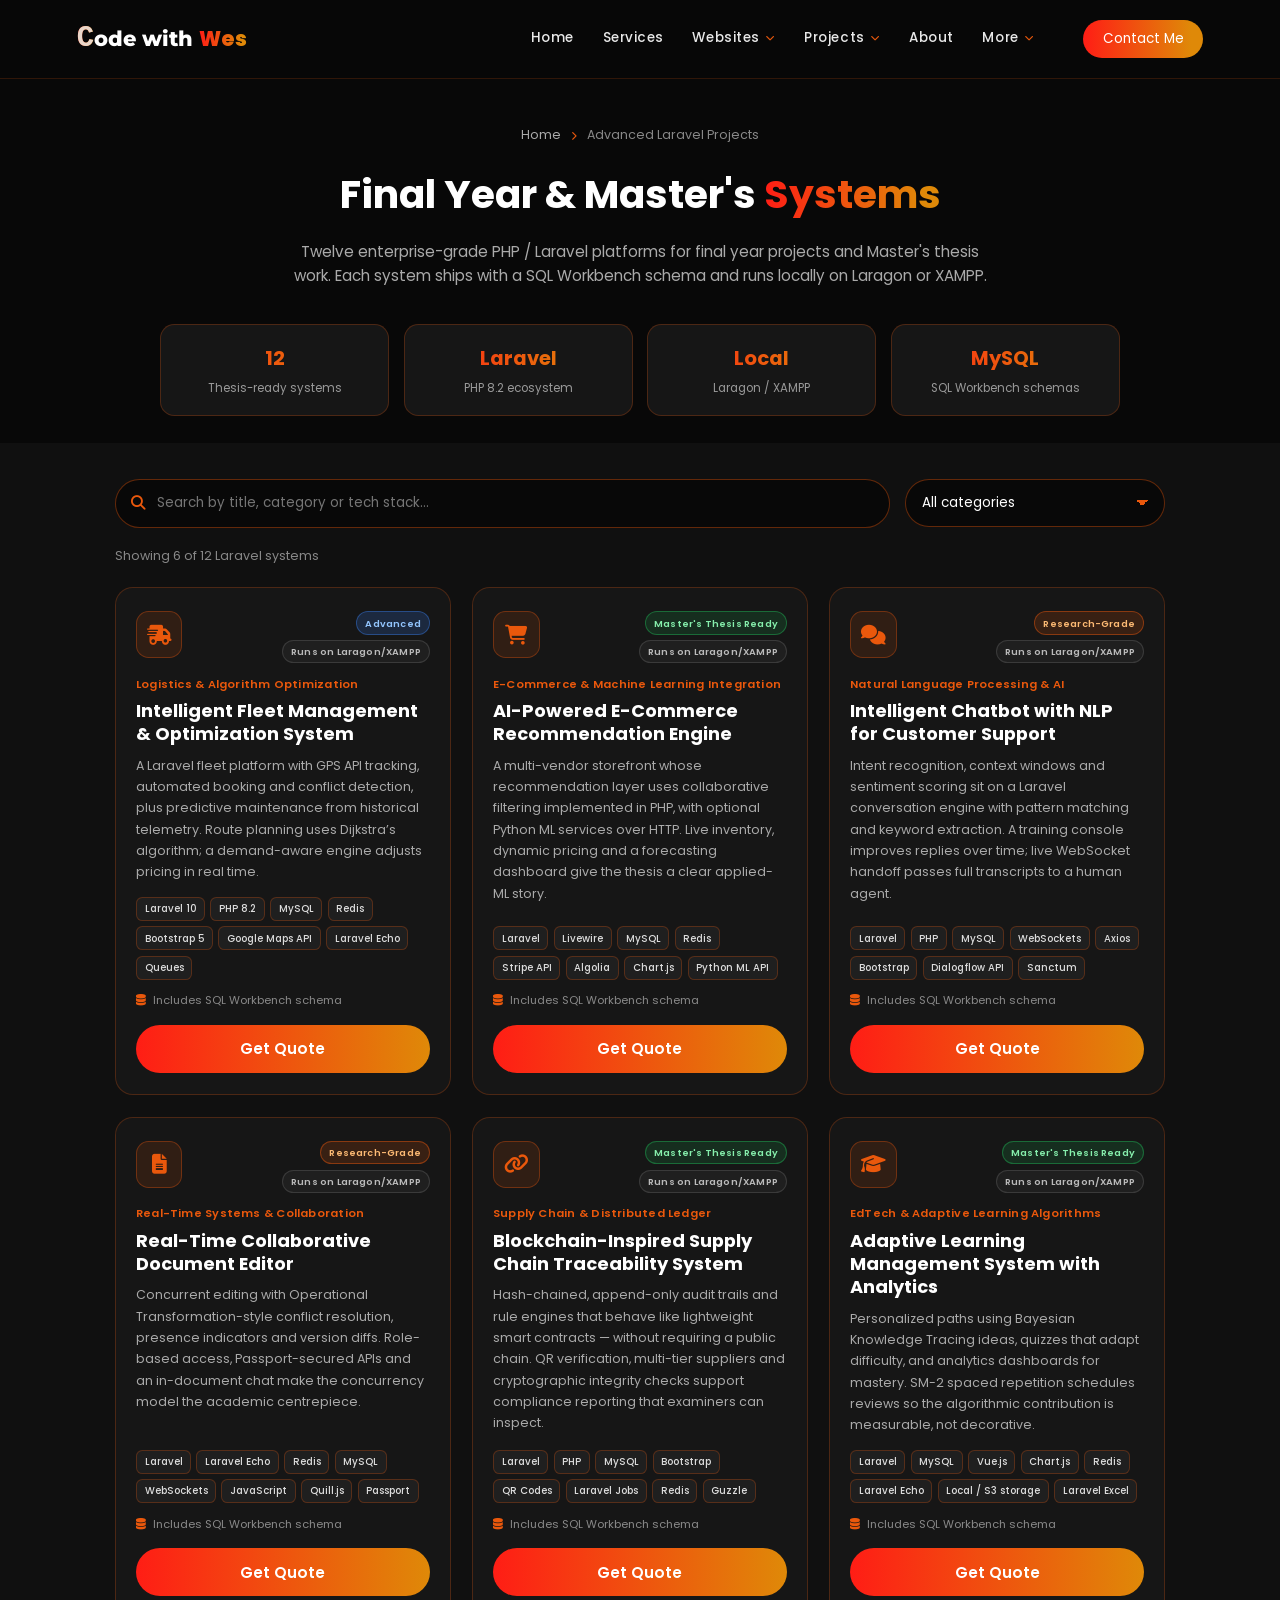
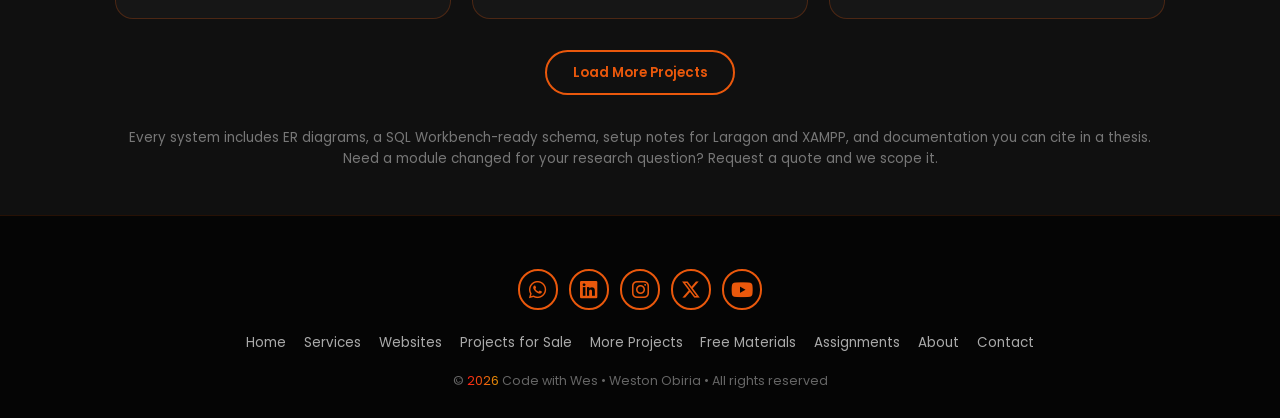
==== more-projects.html @ 85d355d8 "updatev3" ====
<!DOCTYPE html>
<html lang="en">
<head>
  <meta charset="UTF-8" />
  <meta name="viewport" content="width=device-width, initial-scale=1.0, viewport-fit=cover" />
  <meta name="google-site-verification" content="w8jqnGvGPdI0OKAnC5jYOkKTD8z9JFpCTrod0jE5XVk" />

  <!-- ========== SEO ========== -->
  <title>Final Year &amp; Master's Laravel Projects | CodeWithWes by Weston Obiria</title>
  <meta name="description" content="12 advanced Laravel / PHP systems for final year projects and Master's Computer Science theses: fleet optimization, adaptive LMS, telemedicine, fraud detection, ERP forecasting and more. Runs on Laragon or XAMPP with SQL Workbench schemas. CodeWithWes — Weston Obiria, Kenya.">
  <meta name="keywords" content="final year project Kenya, Master's thesis project, postgraduate PHP system, advanced PHP Laravel systems Kenya, fleet management Laravel, adaptive LMS Laravel, telemedicine Laravel, fraud detection PHP, ERP demand forecasting Laravel, zero-trust security Laravel, CodeWithWes, Weston Obiria, Laragon XAMPP SQL Workbench">
  <meta name="author" content="Weston Obiria">
  <meta name="robots" content="index, follow, max-image-preview:large">
  <meta name="theme-color" content="#ea580c">
  <link rel="canonical" href="https://codewithwes.co.ke/more-projects.html">

  <!-- Open Graph -->
  <meta property="og:type" content="website">
  <meta property="og:url" content="https://codewithwes.co.ke/more-projects.html">
  <meta property="og:title" content="12 Laravel Projects for Final Year &amp; Master's Thesis | CodeWithWes">
  <meta property="og:description" content="Enterprise-grade Laravel systems for final year and Master's Computer Science work. SQL Workbench schemas, runs on Laragon and XAMPP.">
  <meta property="og:image" content="https://codewithwes.co.ke/images/digital-transformation.png">
  <meta property="og:site_name" content="CodeWithWes">
  <meta property="og:locale" content="en_KE">

  <!-- Twitter -->
  <meta name="twitter:card" content="summary_large_image">
  <meta name="twitter:title" content="Final Year &amp; Master's Laravel Projects | CodeWithWes">
  <meta name="twitter:description" content="12 Laravel systems for final year and Master's thesis work — logistics, HealthTech, FinTech, cybersecurity and ERP.">
  <meta name="twitter:image" content="https://codewithwes.co.ke/images/digital-transformation.png">

  <link rel="icon" href="favicon.ico" type="image/x-icon">

  <!-- Fonts & Icons -->
  <link href="https://cdn.jsdelivr.net/npm/bootstrap-icons@1.11.3/font/bootstrap-icons.css" rel="stylesheet">
  <link href="https://unpkg.com/boxicons@2.1.4/css/boxicons.min.css" rel="stylesheet">
  <link rel="stylesheet" href="https://cdnjs.cloudflare.com/ajax/libs/font-awesome/6.7.2/css/all.min.css" crossorigin="anonymous" referrerpolicy="no-referrer" />
  <link href="https://fonts.googleapis.com/css2?family=Poppins:wght@300;400;500;600;700;800&family=Montserrat:wght@700;800&display=swap" rel="stylesheet">

  <link rel="stylesheet" href="style.css" />

  <!-- Structured Data: Collection + ItemList -->
  <script type="application/ld+json">
  {
    "@context": "https://schema.org",
    "@type": "CollectionPage",
    "name": "Final Year and Master's Laravel Projects",
    "url": "https://codewithwes.co.ke/more-projects.html",
    "description": "Twelve advanced PHP/Laravel software systems designed for final year projects and Master's-level Computer Science theses.",
    "isPartOf": {
      "@type": "WebSite",
      "name": "CodeWithWes",
      "url": "https://codewithwes.co.ke"
    },
    "author": {
      "@type": "Person",
      "name": "Weston Obiria",
      "url": "https://codewithwes.co.ke",
      "sameAs": [
        "https://www.youtube.com/@codewithWes",
        "https://www.linkedin.com/in/weston-obiria-6b284a218",
        "https://x.com/ObiriaWeston"
      ]
    },
    "mainEntity": {
      "@type": "ItemList",
      "itemListElement": [
        { "@type": "ListItem", "position": 1, "name": "Intelligent Fleet Management & Optimization System" },
        { "@type": "ListItem", "position": 2, "name": "AI-Powered E-Commerce Recommendation Engine" },
        { "@type": "ListItem", "position": 3, "name": "Intelligent Chatbot with NLP for Customer Support" },
        { "@type": "ListItem", "position": 4, "name": "Real-Time Collaborative Document Editor" },
        { "@type": "ListItem", "position": 5, "name": "Blockchain-Inspired Supply Chain Traceability System" },
        { "@type": "ListItem", "position": 6, "name": "Adaptive Learning Management System with Analytics" },
        { "@type": "ListItem", "position": 7, "name": "Telemedicine Platform with Intelligent Triage" },
        { "@type": "ListItem", "position": 8, "name": "Algorithmic Trading Backtesting & Analytics Platform" },
        { "@type": "ListItem", "position": 9, "name": "Microservices Monitoring & Log Aggregation Dashboard" },
        { "@type": "ListItem", "position": 10, "name": "Real-Time Fraud Detection & Prevention System" },
        { "@type": "ListItem", "position": 11, "name": "Enterprise Resource Planning with Demand Forecasting" },
        { "@type": "ListItem", "position": 12, "name": "Zero-Trust Security Assessment & Audit Platform" }
      ]
    }
  }
  </script>
  <script type="application/ld+json">
  {
    "@context": "https://schema.org",
    "@type": "BreadcrumbList",
    "itemListElement": [
      { "@type": "ListItem", "position": 1, "name": "Home", "item": "https://codewithwes.co.ke/" },
      { "@type": "ListItem", "position": 2, "name": "Advanced Laravel Projects", "item": "https://codewithwes.co.ke/more-projects.html" }
    ]
  }
  </script>
</head>
<body>
  <!-- ========== HEADER (same structure as homepage) ========== -->
  <header class="header">
    <a href="index.html#home" class="logo">
      <span class="big-c">C</span>ode with <span>Wes</span>
    </a>

    <i class="bx bx-menu" id="menu-icon" aria-label="Toggle menu"></i>
    <nav class="navbar">
      <a href="index.html#home">Home</a>
      <a href="index.html#services">Services</a>
      <div class="nav-drop">
        <button type="button" class="nav-drop-btn" aria-expanded="false" aria-haspopup="true">
          Websites <i class="fa-solid fa-chevron-down"></i>
        </button>
        <div class="nav-drop-menu">
          <a href="index.html#websites">Client Work</a>
          <a href="https://wa.me/254708808854?text=Hello%20Weston%2C%20I%20want%20to%20request%20a%20custom%20website%20service" target="_blank" rel="noopener">Request Website Service</a>
        </div>
      </div>
      <div class="nav-drop">
        <button type="button" class="nav-drop-btn" aria-expanded="false" aria-haspopup="true">
          Projects <i class="fa-solid fa-chevron-down"></i>
        </button>
        <div class="nav-drop-menu">
          <a href="index.html#for-sale">Projects for Sale</a>
          <a href="more-projects.html" class="active">All Projects</a>
        </div>
      </div>
      <a href="index.html#about-wes">About</a>
      <div class="nav-drop">
        <button type="button" class="nav-drop-btn" aria-expanded="false" aria-haspopup="true">
          More <i class="fa-solid fa-chevron-down"></i>
        </button>
        <div class="nav-drop-menu">
          <a href="index.html#about">Skills</a>
          <a href="index.html#free-materials">Free Materials</a>
          <a href="index.html#assignments">Assignments</a>
        </div>
      </div>
      <a href="index.html#contact" class="nav-mobile-only">Contact</a>
    </nav>

    <a href="index.html#contact">
      <button class="gradient-button">Contact Me</button>
    </a>
  </header>

  <!-- ========== PAGE HERO ========== -->
  <section class="adv-hero" id="catalog">
    <p class="adv-breadcrumb">
      <a href="index.html">Home</a>
      <i class="fa-solid fa-chevron-right" aria-hidden="true"></i>
      Advanced Laravel Projects
    </p>
    <h1 class="heading">Final Year &amp; Master's <span> Systems</span></h1>
    <p class="section-subtitle">
      Twelve enterprise-grade PHP / Laravel platforms for final year projects and Master's thesis work.
      Each system ships with a SQL Workbench schema and runs locally on Laragon or XAMPP.
    </p>

    <div class="adv-stats" aria-label="Catalog highlights">
      <div class="adv-stat">
        <strong>12</strong>
        <em>Thesis-ready systems</em>
      </div>
      <div class="adv-stat">
        <strong>Laravel</strong>
        <em>PHP 8.2 ecosystem</em>
      </div>
      <div class="adv-stat">
        <strong>Local</strong>
        <em>Laragon / XAMPP</em>
      </div>
      <div class="adv-stat">
        <strong>MySQL</strong>
        <em>SQL Workbench schemas</em>
      </div>
    </div>
  </section>

  <!-- ========== CATALOG ========== -->
  <section class="adv-catalog" id="projects">
    <div class="adv-toolbar">
      <div class="adv-search-wrap">
        <i class="fa-solid fa-magnifying-glass" aria-hidden="true"></i>
        <label class="sr-only" for="project-search">Search projects</label>
        <input
          type="search"
          id="project-search"
          placeholder="Search by title, category or tech stack…"
          autocomplete="off"
        />
      </div>

      <div class="adv-filter-wrap">
        <label class="sr-only" for="category-filter">Filter by category</label>
        <select id="category-filter">
          <option value="all">All categories</option>
          <option value="Logistics">Logistics</option>
          <option value="E-Commerce">E-Commerce</option>
          <option value="AI/ML">AI/ML</option>
          <option value="FinTech">FinTech</option>
          <option value="Cybersecurity">Cybersecurity</option>
          <option value="EdTech">EdTech</option>
          <option value="HealthTech">HealthTech</option>
          <option value="Enterprise">Enterprise</option>
          <option value="DevOps">DevOps</option>
        </select>
      </div>
    </div>

    <p class="adv-results" id="results-count" aria-live="polite"></p>

    <div class="adv-grid" id="projects-grid">

      <!-- 1. Fleet -->
      <article class="adv-card"
        data-title="intelligent fleet management optimization system"
        data-category="Logistics"
        data-tech="laravel 10 php 8.2 mysql redis bootstrap 5 google maps api laravel echo queues">
        <div class="adv-card-top">
          <div class="adv-icon"><i class="fa-solid fa-truck-fast"></i></div>
          <div class="adv-pills">
            <span class="diff-badge diff-advanced">Advanced</span>
            <span class="env-badge">Runs on Laragon/XAMPP</span>
          </div>
        </div>
        <p class="adv-category">Logistics &amp; Algorithm Optimization</p>
        <h2>Intelligent Fleet Management &amp; Optimization System</h2>
        <p class="adv-desc">
          A Laravel fleet platform with GPS API tracking, automated booking and conflict detection, plus predictive maintenance from historical telemetry.
          Route planning uses Dijkstra’s algorithm; a demand-aware engine adjusts pricing in real time.
        </p>
        <div class="tech-row">
          <span class="tech-badge">Laravel 10</span>
          <span class="tech-badge">PHP 8.2</span>
          <span class="tech-badge">MySQL</span>
          <span class="tech-badge">Redis</span>
          <span class="tech-badge">Bootstrap 5</span>
          <span class="tech-badge">Google Maps API</span>
          <span class="tech-badge">Laravel Echo</span>
          <span class="tech-badge">Queues</span>
        </div>
        <p class="adv-schema-note"><i class="fa-solid fa-database"></i> Includes SQL Workbench schema</p>
        <button type="button" class="btn btn-buy quote-btn"
          data-project="Intelligent Fleet Management & Optimization System">Get Quote</button>
      </article>

      <!-- 2. E-commerce ML -->
      <article class="adv-card"
        data-title="ai-powered e-commerce recommendation engine"
        data-category="E-Commerce"
        data-tech="laravel livewire mysql redis stripe algolia chart.js python ml">
        <div class="adv-card-top">
          <div class="adv-icon"><i class="fa-solid fa-cart-shopping"></i></div>
          <div class="adv-pills">
            <span class="diff-badge diff-thesis">Master's Thesis Ready</span>
            <span class="env-badge">Runs on Laragon/XAMPP</span>
          </div>
        </div>
        <p class="adv-category">E-Commerce &amp; Machine Learning Integration</p>
        <h2>AI-Powered E-Commerce Recommendation Engine</h2>
        <p class="adv-desc">
          A multi-vendor storefront whose recommendation layer uses collaborative filtering implemented in PHP, with optional Python ML services over HTTP.
          Live inventory, dynamic pricing and a forecasting dashboard give the thesis a clear applied-ML story.
        </p>
        <div class="tech-row">
          <span class="tech-badge">Laravel</span>
          <span class="tech-badge">Livewire</span>
          <span class="tech-badge">MySQL</span>
          <span class="tech-badge">Redis</span>
          <span class="tech-badge">Stripe API</span>
          <span class="tech-badge">Algolia</span>
          <span class="tech-badge">Chart.js</span>
          <span class="tech-badge">Python ML API</span>
        </div>
        <p class="adv-schema-note"><i class="fa-solid fa-database"></i> Includes SQL Workbench schema</p>
        <button type="button" class="btn btn-buy quote-btn"
          data-project="AI-Powered E-Commerce Recommendation Engine">Get Quote</button>
      </article>

      <!-- 3. Chatbot NLP -->
      <article class="adv-card"
        data-title="intelligent chatbot nlp customer support"
        data-category="AI/ML"
        data-tech="laravel php mysql websockets jquery axios bootstrap dialogflow sanctum">
        <div class="adv-card-top">
          <div class="adv-icon"><i class="fa-solid fa-comments"></i></div>
          <div class="adv-pills">
            <span class="diff-badge diff-research">Research-Grade</span>
            <span class="env-badge">Runs on Laragon/XAMPP</span>
          </div>
        </div>
        <p class="adv-category">Natural Language Processing &amp; AI</p>
        <h2>Intelligent Chatbot with NLP for Customer Support</h2>
        <p class="adv-desc">
          Intent recognition, context windows and sentiment scoring sit on a Laravel conversation engine with pattern matching and keyword extraction.
          A training console improves replies over time; live WebSocket handoff passes full transcripts to a human agent.
        </p>
        <div class="tech-row">
          <span class="tech-badge">Laravel</span>
          <span class="tech-badge">PHP</span>
          <span class="tech-badge">MySQL</span>
          <span class="tech-badge">WebSockets</span>
          <span class="tech-badge">Axios</span>
          <span class="tech-badge">Bootstrap</span>
          <span class="tech-badge">Dialogflow API</span>
          <span class="tech-badge">Sanctum</span>
        </div>
        <p class="adv-schema-note"><i class="fa-solid fa-database"></i> Includes SQL Workbench schema</p>
        <button type="button" class="btn btn-buy quote-btn"
          data-project="Intelligent Chatbot with NLP for Customer Support">Get Quote</button>
      </article>

      <!-- 4. Collaborative editor -->
      <article class="adv-card"
        data-title="real-time collaborative document editor"
        data-category="Enterprise"
        data-tech="laravel echo redis mysql websockets javascript quill.js passport">
        <div class="adv-card-top">
          <div class="adv-icon"><i class="fa-solid fa-file-lines"></i></div>
          <div class="adv-pills">
            <span class="diff-badge diff-research">Research-Grade</span>
            <span class="env-badge">Runs on Laragon/XAMPP</span>
          </div>
        </div>
        <p class="adv-category">Real-Time Systems &amp; Collaboration</p>
        <h2>Real-Time Collaborative Document Editor</h2>
        <p class="adv-desc">
          Concurrent editing with Operational Transformation-style conflict resolution, presence indicators and version diffs.
          Role-based access, Passport-secured APIs and an in-document chat make the concurrency model the academic centrepiece.
        </p>
        <div class="tech-row">
          <span class="tech-badge">Laravel</span>
          <span class="tech-badge">Laravel Echo</span>
          <span class="tech-badge">Redis</span>
          <span class="tech-badge">MySQL</span>
          <span class="tech-badge">WebSockets</span>
          <span class="tech-badge">JavaScript</span>
          <span class="tech-badge">Quill.js</span>
          <span class="tech-badge">Passport</span>
        </div>
        <p class="adv-schema-note"><i class="fa-solid fa-database"></i> Includes SQL Workbench schema</p>
        <button type="button" class="btn btn-buy quote-btn"
          data-project="Real-Time Collaborative Document Editor">Get Quote</button>
      </article>

      <!-- 5. Supply chain -->
      <article class="adv-card"
        data-title="blockchain-inspired supply chain traceability system"
        data-category="Enterprise"
        data-tech="laravel php mysql bootstrap qr code laravel jobs redis guzzle">
        <div class="adv-card-top">
          <div class="adv-icon"><i class="fa-solid fa-link"></i></div>
          <div class="adv-pills">
            <span class="diff-badge diff-thesis">Master's Thesis Ready</span>
            <span class="env-badge">Runs on Laragon/XAMPP</span>
          </div>
        </div>
        <p class="adv-category">Supply Chain &amp; Distributed Ledger</p>
        <h2>Blockchain-Inspired Supply Chain Traceability System</h2>
        <p class="adv-desc">
          Hash-chained, append-only audit trails and rule engines that behave like lightweight smart contracts — without requiring a public chain.
          QR verification, multi-tier suppliers and cryptographic integrity checks support compliance reporting that examiners can inspect.
        </p>
        <div class="tech-row">
          <span class="tech-badge">Laravel</span>
          <span class="tech-badge">PHP</span>
          <span class="tech-badge">MySQL</span>
          <span class="tech-badge">Bootstrap</span>
          <span class="tech-badge">QR Codes</span>
          <span class="tech-badge">Laravel Jobs</span>
          <span class="tech-badge">Redis</span>
          <span class="tech-badge">Guzzle</span>
        </div>
        <p class="adv-schema-note"><i class="fa-solid fa-database"></i> Includes SQL Workbench schema</p>
        <button type="button" class="btn btn-buy quote-btn"
          data-project="Blockchain-Inspired Supply Chain Traceability System">Get Quote</button>
      </article>

      <!-- 6. Adaptive LMS -->
      <article class="adv-card"
        data-title="adaptive learning management system lms analytics"
        data-category="EdTech"
        data-tech="laravel mysql vue.js chart.js redis echo aws s3 excel">
        <div class="adv-card-top">
          <div class="adv-icon"><i class="fa-solid fa-graduation-cap"></i></div>
          <div class="adv-pills">
            <span class="diff-badge diff-thesis">Master's Thesis Ready</span>
            <span class="env-badge">Runs on Laragon/XAMPP</span>
          </div>
        </div>
        <p class="adv-category">EdTech &amp; Adaptive Learning Algorithms</p>
        <h2>Adaptive Learning Management System with Analytics</h2>
        <p class="adv-desc">
          Personalized paths using Bayesian Knowledge Tracing ideas, quizzes that adapt difficulty, and analytics dashboards for mastery.
          SM-2 spaced repetition schedules reviews so the algorithmic contribution is measurable, not decorative.
        </p>
        <div class="tech-row">
          <span class="tech-badge">Laravel</span>
          <span class="tech-badge">MySQL</span>
          <span class="tech-badge">Vue.js</span>
          <span class="tech-badge">Chart.js</span>
          <span class="tech-badge">Redis</span>
          <span class="tech-badge">Laravel Echo</span>
          <span class="tech-badge">Local / S3 storage</span>
          <span class="tech-badge">Laravel Excel</span>
        </div>
        <p class="adv-schema-note"><i class="fa-solid fa-database"></i> Includes SQL Workbench schema</p>
        <button type="button" class="btn btn-buy quote-btn"
          data-project="Adaptive Learning Management System with Analytics">Get Quote</button>
      </article>

      <!-- 7. Telemedicine -->
      <article class="adv-card"
        data-title="telemedicine platform intelligent triage"
        data-category="HealthTech"
        data-tech="laravel mysql vue.js twilio webrtc redis notifications bootstrap">
        <div class="adv-card-top">
          <div class="adv-icon"><i class="fa-solid fa-stethoscope"></i></div>
          <div class="adv-pills">
            <span class="diff-badge diff-enterprise">Enterprise</span>
            <span class="env-badge">Runs on Laragon/XAMPP</span>
          </div>
        </div>
        <p class="adv-category">HealthTech &amp; Clinical Decision Support</p>
        <h2>Telemedicine Platform with Intelligent Triage</h2>
        <p class="adv-desc">
          Symptom assessment feeds an intelligent match between patient need, specialty and doctor availability, then books and reminds automatically.
          WebRTC consultations and FHIR-inspired EHR structures keep the clinical data model defensible in a HealthTech thesis.
        </p>
        <div class="tech-row">
          <span class="tech-badge">Laravel</span>
          <span class="tech-badge">MySQL</span>
          <span class="tech-badge">Vue.js</span>
          <span class="tech-badge">Twilio API</span>
          <span class="tech-badge">WebRTC</span>
          <span class="tech-badge">Redis</span>
          <span class="tech-badge">Notifications</span>
          <span class="tech-badge">Bootstrap</span>
        </div>
        <p class="adv-schema-note"><i class="fa-solid fa-database"></i> Includes SQL Workbench schema</p>
        <button type="button" class="btn btn-buy quote-btn"
          data-project="Telemedicine Platform with Intelligent Triage">Get Quote</button>
      </article>

      <!-- 8. Trading -->
      <article class="adv-card"
        data-title="algorithmic trading backtesting analytics platform"
        data-category="FinTech"
        data-tech="laravel php mysql redis chart.js binance guzzle queues numphp">
        <div class="adv-card-top">
          <div class="adv-icon"><i class="fa-solid fa-chart-line"></i></div>
          <div class="adv-pills">
            <span class="diff-badge diff-thesis">Master's Thesis Ready</span>
            <span class="env-badge">Runs on Laragon/XAMPP</span>
          </div>
        </div>
        <p class="adv-category">FinTech &amp; Quantitative Analysis</p>
        <h2>Algorithmic Trading Backtesting &amp; Analytics Platform</h2>
        <p class="adv-desc">
          Historical replay, strategy backtests and Modern Portfolio Theory allocation sit beside MACD, RSI and Bollinger implementations.
          Monte Carlo risk runs on queued jobs; optional Binance market data via Guzzle keeps the numbers honest.
        </p>
        <div class="tech-row">
          <span class="tech-badge">Laravel</span>
          <span class="tech-badge">PHP</span>
          <span class="tech-badge">MySQL</span>
          <span class="tech-badge">Redis</span>
          <span class="tech-badge">Chart.js</span>
          <span class="tech-badge">Binance API</span>
          <span class="tech-badge">Queues</span>
          <span class="tech-badge">NumPHP</span>
        </div>
        <p class="adv-schema-note"><i class="fa-solid fa-database"></i> Includes SQL Workbench schema</p>
        <button type="button" class="btn btn-buy quote-btn"
          data-project="Algorithmic Trading Backtesting & Analytics Platform">Get Quote</button>
      </article>

      <!-- 9. Observability -->
      <article class="adv-card"
        data-title="microservices monitoring log aggregation dashboard"
        data-category="DevOps"
        data-tech="laravel php mysql redis websockets chart.js horizon elasticsearch bootstrap">
        <div class="adv-card-top">
          <div class="adv-icon"><i class="fa-solid fa-server"></i></div>
          <div class="adv-pills">
            <span class="diff-badge diff-enterprise">Enterprise</span>
            <span class="env-badge">Runs on Laragon/XAMPP</span>
          </div>
        </div>
        <p class="adv-category">DevOps &amp; System Administration</p>
        <h2>Microservices Monitoring &amp; Log Aggregation Dashboard</h2>
        <p class="adv-desc">
          Central logs, latency metrics and health checks across Laravel services, with anomaly flags and suggested root-cause hints.
          Horizon visibility plus optional Elasticsearch search give a complete observability narrative for a DevOps thesis.
        </p>
        <div class="tech-row">
          <span class="tech-badge">Laravel</span>
          <span class="tech-badge">PHP</span>
          <span class="tech-badge">MySQL</span>
          <span class="tech-badge">Redis</span>
          <span class="tech-badge">WebSockets</span>
          <span class="tech-badge">Chart.js</span>
          <span class="tech-badge">Horizon</span>
          <span class="tech-badge">Elasticsearch</span>
        </div>
        <p class="adv-schema-note"><i class="fa-solid fa-database"></i> Includes SQL Workbench schema</p>
        <button type="button" class="btn btn-buy quote-btn"
          data-project="Microservices Monitoring & Log Aggregation Dashboard">Get Quote</button>
      </article>

      <!-- 10. Fraud -->
      <article class="adv-card"
        data-title="real-time fraud detection prevention system"
        data-category="Cybersecurity"
        data-tech="laravel php mysql redis queues chart.js bootstrap sanctum rubix ml">
        <div class="adv-card-top">
          <div class="adv-icon"><i class="fa-solid fa-shield-halved"></i></div>
          <div class="adv-pills">
            <span class="diff-badge diff-research">Research-Grade</span>
            <span class="env-badge">Runs on Laragon/XAMPP</span>
          </div>
        </div>
        <p class="adv-category">Cybersecurity &amp; Machine Learning</p>
        <h2>Real-Time Fraud Detection &amp; Prevention System</h2>
        <p class="adv-desc">
          Rule engines plus statistical anomaly scoring inspect transactions as they arrive — velocity checks, pattern features and a case-management queue for investigators.
          Rubix ML keeps the classification work inside the PHP stack so students can defend the model without a second runtime.
        </p>
        <div class="tech-row">
          <span class="tech-badge">Laravel</span>
          <span class="tech-badge">PHP</span>
          <span class="tech-badge">MySQL</span>
          <span class="tech-badge">Redis</span>
          <span class="tech-badge">Queues</span>
          <span class="tech-badge">Chart.js</span>
          <span class="tech-badge">Sanctum</span>
          <span class="tech-badge">Rubix ML</span>
        </div>
        <p class="adv-schema-note"><i class="fa-solid fa-database"></i> Includes SQL Workbench schema</p>
        <button type="button" class="btn btn-buy quote-btn"
          data-project="Real-Time Fraud Detection & Prevention System">Get Quote</button>
      </article>

      <!-- 11. ERP -->
      <article class="adv-card"
        data-title="enterprise resource planning erp demand forecasting"
        data-category="Enterprise"
        data-tech="laravel mysql vue.js redis chart.js excel jobs bootstrap passport">
        <div class="adv-card-top">
          <div class="adv-icon"><i class="fa-solid fa-building"></i></div>
          <div class="adv-pills">
            <span class="diff-badge diff-enterprise">Enterprise</span>
            <span class="env-badge">Runs on Laragon/XAMPP</span>
          </div>
        </div>
        <p class="adv-category">Enterprise Systems &amp; Predictive Analytics</p>
        <h2>Enterprise Resource Planning with Demand Forecasting</h2>
        <p class="adv-desc">
          Modular ERP with exponential-smoothing and ARIMA-style demand forecasts driving procurement and workforce schedules.
          Multi-tenant tenancy, Passport RBAC and live KPI boards make the system feel like a real mid-market deployment.
        </p>
        <div class="tech-row">
          <span class="tech-badge">Laravel</span>
          <span class="tech-badge">MySQL</span>
          <span class="tech-badge">Vue.js</span>
          <span class="tech-badge">Redis</span>
          <span class="tech-badge">Chart.js</span>
          <span class="tech-badge">Laravel Excel</span>
          <span class="tech-badge">Jobs</span>
          <span class="tech-badge">Passport</span>
        </div>
        <p class="adv-schema-note"><i class="fa-solid fa-database"></i> Includes SQL Workbench schema</p>
        <button type="button" class="btn btn-buy quote-btn"
          data-project="Enterprise Resource Planning with Demand Forecasting">Get Quote</button>
      </article>

      <!-- 12. Zero-trust -->
      <article class="adv-card"
        data-title="zero-trust security assessment audit platform"
        data-category="Cybersecurity"
        data-tech="laravel php mysql redis bootstrap sanctum auditing nmap chart.js">
        <div class="adv-card-top">
          <div class="adv-icon"><i class="fa-solid fa-user-shield"></i></div>
          <div class="adv-pills">
            <span class="diff-badge diff-research">Research-Grade</span>
            <span class="env-badge">Runs on Laragon/XAMPP</span>
          </div>
        </div>
        <p class="adv-category">Cybersecurity &amp; Compliance Management</p>
        <h2>Zero-Trust Security Assessment &amp; Audit Platform</h2>
        <p class="adv-desc">
          Continuous authentication, session risk scoring and automated posture checks mapped to SOC 2 and ISO 27001 control families.
          Tamper-evident audit logs and optional Nmap-assisted scans give examiners a concrete zero-trust implementation to review.
        </p>
        <div class="tech-row">
          <span class="tech-badge">Laravel</span>
          <span class="tech-badge">PHP</span>
          <span class="tech-badge">MySQL</span>
          <span class="tech-badge">Redis</span>
          <span class="tech-badge">Bootstrap</span>
          <span class="tech-badge">Sanctum</span>
          <span class="tech-badge">Laravel Auditing</span>
          <span class="tech-badge">Chart.js</span>
        </div>
        <p class="adv-schema-note"><i class="fa-solid fa-database"></i> Includes SQL Workbench schema</p>
        <button type="button" class="btn btn-buy quote-btn"
          data-project="Zero-Trust Security Assessment & Audit Platform">Get Quote</button>
      </article>
    </div>

    <div class="adv-empty" id="empty-state" hidden>
      <i class="fa-solid fa-folder-open"></i>
      <p>No projects match that search. Try another keyword or reset the category filter.</p>
      <button type="button" class="btn btn-outline" id="reset-filters">Reset filters</button>
    </div>

    <div class="adv-load-wrap">
      <button type="button" class="btn btn-outline" id="load-more">Load More Projects</button>
    </div>

    <p class="coming-soon">
      Every system includes ER diagrams, a SQL Workbench-ready schema, setup notes for Laragon and XAMPP, and documentation you can cite in a thesis.
      Need a module changed for your research question? Request a quote and we scope it.
    </p>
  </section>

  <!-- ========== QUOTE MODAL ========== -->
  <div class="quote-overlay" id="quote-overlay" hidden>
    <div class="quote-modal" role="dialog" aria-modal="true" aria-labelledby="quote-title">
      <button type="button" class="quote-close" id="quote-close" aria-label="Close quote form">
        <i class="fa-solid fa-xmark"></i>
      </button>

      <div class="quote-form-view" id="quote-form-view">
        <h3 id="quote-title">Request a project quote</h3>
        <p class="quote-lead">Tell Weston what you need. This form opens a confirmation here — no account required.</p>

        <form id="quote-form" novalidate>
          <label for="quote-project">Project of interest</label>
          <input type="text" id="quote-project" name="project" readonly>

          <label for="quote-name">Full name</label>
          <input type="text" id="quote-name" name="name" required placeholder="Your name" autocomplete="name">

          <label for="quote-email">Email</label>
          <input type="email" id="quote-email" name="email" required placeholder="you@university.edu" autocomplete="email">

          <label for="quote-org">Institution / company <small>(optional)</small></label>
          <input type="text" id="quote-org" name="org" placeholder="University or company">

          <div class="quote-row">
            <div>
              <label for="quote-budget">Budget range</label>
              <select id="quote-budget" name="budget" required>
                <option value="">Select range</option>
                <option value="Under KES 15,000">Under KES 15,000</option>
                <option value="KES 15,000 – 30,000">KES 15,000 – 30,000</option>
                <option value="KES 30,000 – 60,000">KES 30,000 – 60,000</option>
                <option value="KES 60,000 – 100,000">KES 60,000 – 100,000</option>
                <option value="Above KES 100,000">Above KES 100,000</option>
                <option value="Discuss">Prefer to discuss</option>
              </select>
            </div>
            <div>
              <label for="quote-timeline">Timeline</label>
              <select id="quote-timeline" name="timeline" required>
                <option value="">Select timeline</option>
                <option value="1–2 weeks">1–2 weeks</option>
                <option value="3–4 weeks">3–4 weeks</option>
                <option value="1–2 months">1–2 months</option>
                <option value="This semester">This semester</option>
                <option value="Flexible">Flexible</option>
              </select>
            </div>
          </div>

          <button type="submit" class="btn btn-buy quote-submit">Submit request</button>
        </form>
      </div>

      <div class="quote-success" id="quote-success" hidden>
        <div class="quote-check">
          <i class="fa-solid fa-check"></i>
        </div>
        <h3>Request received</h3>
        <p>Thanks. Your interest in <strong id="success-project"></strong> is logged on this page. Message Weston on WhatsApp if you want to follow up immediately.</p>
        <a class="btn" href="https://wa.me/254708808854?text=Hello%20Weston%2C%20I%20want%20a%20quote%20for%20an%20advanced%20Laravel%20project" target="_blank" rel="noopener">Continue on WhatsApp</a>
        <button type="button" class="btn btn-outline" id="quote-done">Close</button>
      </div>
    </div>
  </div>

  <!-- ========== FOOTER (same structure as homepage) ========== -->
  <footer class="footer">
    <div class="social-icons">
      <a href="https://wa.me/254708808854" target="_blank" rel="noopener" aria-label="WhatsApp"><i class="fa-brands fa-whatsapp"></i></a>
      <a href="https://www.linkedin.com/in/weston-obiria-6b284a218" target="_blank" rel="noopener" aria-label="LinkedIn"><i class="fa-brands fa-linkedin"></i></a>
      <a href="https://www.instagram.com/_nyabbz" target="_blank" rel="noopener" aria-label="Instagram"><i class="fa-brands fa-instagram"></i></a>
      <a href="https://x.com/ObiriaWeston" target="_blank" rel="noopener" aria-label="X"><i class="fa-brands fa-x-twitter"></i></a>
      <a href="https://www.youtube.com/@codewithWes" target="_blank" rel="noopener" aria-label="YouTube"><i class="fa-brands fa-youtube"></i></a>
    </div>

    <ul class="list">
      <li><a href="index.html#home">Home</a></li>
      <li><a href="index.html#services">Services</a></li>
      <li><a href="index.html#websites">Websites</a></li>
      <li><a href="index.html#for-sale">Projects for Sale</a></li>
      <li><a href="more-projects.html">More Projects</a></li>
      <li><a href="index.html#free-materials">Free Materials</a></li>
      <li><a href="index.html#assignments">Assignments</a></li>
      <li><a href="index.html#about-wes">About</a></li>
      <li><a href="index.html#contact">Contact</a></li>
    </ul>

    <p class="copyright">
      © <span id="year"></span> Code with Wes • Weston Obiria • All rights reserved
    </p>
  </footer>

  <script src="script.js"></script>
</body>
</html>
---- style.css ----
/* ========== BASE ========== */
* {
  margin: 0;
  padding: 0;
  box-sizing: border-box;
  text-decoration: none;
  scroll-behavior: smooth;
  font-family: "Poppins", sans-serif;
}

:root {
  --bg-color: #080808;
  --second-bg-color: #101010;
  --text-color: #ffffff;
  --main-color: #ea580c;
  --card-bg: #161616;
}

html {
  font-size: 56%; /* slightly smaller base so desktop doesn't look zoomed */
  overflow-x: hidden;
  max-width: 100%;
}

body {
  background-color: var(--bg-color);
  color: var(--text-color);
  line-height: 1.6;
  overflow-x: hidden;
  width: 100%;
  max-width: 100%;
  position: relative;
}

img,
video,
iframe {
  max-width: 100%;
}

/* Prevent the whole site feeling oversized on large monitors */
@media (min-width: 1400px) {
  html {
    font-size: 54%;
  }
}

@media (min-width: 1800px) {
  html {
    font-size: 52%;
  }
}

/* ========== HEADER ========== */
.header {
  position: fixed;
  width: 100%;
  top: 0;
  left: 0;
  padding: 1.8rem 6%;
  background: rgba(8, 8, 8, 0.92);
  backdrop-filter: blur(16px);
  display: flex;
  justify-content: space-between;
  align-items: center;
  gap: 3rem;
  z-index: 4000;
  overflow: visible;
  border-bottom: 1px solid rgba(234, 88, 12, 0.18);
}

.logo {
  font-size: 2.3rem;
  color: var(--text-color);
  font-weight: 800;
  font-family: "Montserrat", sans-serif;
  transition: 0.3s;
}

.logo:hover {
  transform: scale(1.05);
}

.big-c {
  font-size: 1.4em;
  color: #e9d6c9;
  font-family: "Courier New", monospace;
}

span {
  background: linear-gradient(270deg, #df8908 10%, #ff1d15 100%);
  -webkit-background-clip: text;
  background-clip: text;
  color: transparent;
}

.navbar {
  display: flex;
  align-items: center;
  flex-wrap: nowrap;
  gap: 3.2rem;
  margin-left: auto;
  margin-right: 2.4rem;
}

.navbar > a {
  font-size: 1.5rem;
  color: #e8e8e8;
  margin-left: 0;
  font-weight: 500;
  letter-spacing: 0.04em;
  transition: 0.3s;
  border-bottom: 2px solid transparent;
  padding: 0.4rem 0;
  white-space: nowrap;
}

.navbar > a:hover,
.navbar > a.active {
  color: var(--main-color);
  border-bottom-color: var(--main-color);
}

.nav-mobile-only {
  display: none;
}

.nav-drop {
  position: relative;
  margin-left: 0;
}

.nav-drop-btn {
  background: none;
  border: none;
  color: #e8e8e8;
  font-family: inherit;
  font-size: 1.5rem;
  font-weight: 500;
  letter-spacing: 0.04em;
  cursor: pointer;
  display: inline-flex;
  align-items: center;
  gap: 0.7rem;
  padding: 0.4rem 0;
  border-bottom: 2px solid transparent;
}

.nav-drop-btn i {
  font-size: 1rem;
  color: var(--main-color);
  transition: transform 0.25s;
}

.nav-drop-menu a {
  display: block;
  color: #d6d6d6;
  border-bottom: none;
  transition: 0.22s;
}

/* Desktop flyout only — must not run on phones */
@media (min-width: 1201px) {
  .nav-drop {
    z-index: 4001;
  }

  .nav-drop::after {
    content: "";
    position: absolute;
    left: -1.5rem;
    right: -1.5rem;
    top: 100%;
    height: 2rem;
  }

  .nav-drop.open .nav-drop-btn,
  .nav-drop-btn:hover {
    color: var(--main-color);
    border-bottom-color: var(--main-color);
  }

  .nav-drop.open .nav-drop-btn i,
  .nav-drop:hover .nav-drop-btn i {
    transform: rotate(180deg);
  }

  .nav-drop-menu {
    position: absolute;
    top: calc(100% + 1.4rem);
    left: 50%;
    transform: translateX(-50%) translateY(10px);
    min-width: 280px;
    background: linear-gradient(180deg, rgba(22, 22, 22, 0.98), rgba(10, 10, 10, 0.98));
    backdrop-filter: blur(18px);
    border: 1px solid rgba(234, 88, 12, 0.28);
    border-radius: 1.6rem;
    padding: 1rem 0.8rem;
    opacity: 0;
    visibility: hidden;
    pointer-events: none;
    transition: opacity 0.22s ease, transform 0.22s ease, visibility 0.22s;
    box-shadow: 0 24px 50px rgba(0, 0, 0, 0.55), 0 0 0 1px rgba(255, 255, 255, 0.03);
    z-index: 5000;
  }

  .nav-drop-menu::before {
    content: "";
    position: absolute;
    top: -7px;
    left: 50%;
    width: 12px;
    height: 12px;
    background: #161616;
    border-left: 1px solid rgba(234, 88, 12, 0.28);
    border-top: 1px solid rgba(234, 88, 12, 0.28);
    transform: translateX(-50%) rotate(45deg);
  }

  .nav-drop-menu::after {
    content: "";
    position: absolute;
    top: 0;
    left: 1.6rem;
    right: 1.6rem;
    height: 2px;
    border-radius: 2px;
    background: linear-gradient(90deg, #df8908, #ff1d15);
  }

  .nav-drop.open .nav-drop-menu,
  .nav-drop:hover .nav-drop-menu {
    opacity: 1;
    visibility: visible;
    pointer-events: auto;
    transform: translateX(-50%) translateY(0);
  }

  .nav-drop-menu a {
    padding: 1.35rem 1.8rem;
    font-size: 1.42rem;
    font-weight: 500;
    margin: 0.15rem 0.4rem;
    border-radius: 1rem;
    white-space: nowrap;
  }

  .nav-drop-menu a:hover,
  .nav-drop-menu a.active {
    background: rgba(234, 88, 12, 0.12);
    color: #fff;
    padding-left: 2.2rem;
  }
}

.gradient-button {
  font-size: 1.5rem;
  padding: 1rem 2.2rem;
  border-radius: 3rem;
  background: linear-gradient(270deg, #df8908 10%, #ff1d15 100%);
  color: white;
  border: none;
  cursor: pointer;
  transition: 0.3s;
  white-space: nowrap;
}

.gradient-button:hover {
  transform: scale(1.05);
  box-shadow: 0 0 20px rgba(234, 88, 12, 0.5);
}

#menu-icon {
  font-size: 3.5rem;
  color: var(--main-color);
  cursor: pointer;
  display: none;
  z-index: 5002;
  position: relative;
}

/* ========== SECTIONS ========== */
section {
  min-height: auto;
  padding: 7.5rem 9% 5rem;
}

.heading {
  text-align: center;
  font-size: 4.4rem;
  margin-bottom: 1.5rem;
  color: white;
}

.section-subtitle {
  text-align: center;
  font-size: 1.7rem;
  color: #aaa;
  margin-bottom: 4rem;
  max-width: 700px;
  margin-left: auto;
  margin-right: auto;
}

/* ========== HOME ========== */
.home {
  display: flex;
  align-items: center;
  justify-content: center;
  gap: 8rem;
  min-height: 100vh;
  padding-top: 12rem;
}

.home-content {
  display: flex;
  flex-direction: column;
  align-items: flex-start;
  text-align: left;
  max-width: 580px;
}

.home-content h1 {
  font-size: 4.6rem;
  font-weight: 700;
  line-height: 1.15;
  margin-bottom: 1rem;
}

.home-content h3 {
  font-size: 2.4rem;
  margin-bottom: 1.5rem;
}

.text-animation {
  display: flex;
  align-items: center;
  font-size: 2.4rem;
  font-weight: 600;
}

.text-animation span {
  margin-left: 0.8rem;
  color: var(--main-color);
  display: inline-block;
  min-width: 240px;
  text-align: left;
}

.text-animation span::after {
  content: "|";
  animation: blink 0.7s infinite;
  margin-left: 3px;
  color: var(--main-color);
}

@keyframes blink {
  50% { opacity: 0; }
}

.home-content p {
  font-size: 1.6rem;
  font-weight: 400;
  line-height: 1.7;
  color: #ccc;
  margin-bottom: 2rem;
}

.home-img img {
  width: 28rem;
  height: 28rem;
  object-fit: cover;
  border-radius: 2rem;
  box-shadow: 0 0 40px rgba(234, 88, 12, 0.35);
  transition: 0.4s;
}

.home-img img:hover {
  box-shadow: 0 0 60px rgba(234, 88, 12, 0.55);
}

.social-icons {
  display: flex;
  gap: 1.2rem;
  margin: 2rem 0;
}

.social-icons a {
  display: inline-flex;
  justify-content: center;
  align-items: center;
  width: 4.5rem;
  height: 4.5rem;
  font-size: 2.2rem;
  border: 2px solid var(--main-color);
  border-radius: 50%;
  color: var(--main-color);
  transition: 0.3s;
}

.social-icons a:hover {
  background: var(--main-color);
  color: #000;
  transform: translateY(-4px);
  box-shadow: 0 0 20px var(--main-color);
}

.btn-group {
  display: flex;
  gap: 1.5rem;
  flex-wrap: wrap;
  margin-top: 1rem;
}

.btn {
  display: inline-block;
  padding: 1.2rem 2.8rem;
  font-size: 1.5rem;
  font-weight: 600;
  border-radius: 3rem;
  background: var(--main-color);
  color: #000;
  border: 2px solid var(--main-color);
  transition: 0.3s;
  cursor: pointer;
}

.btn:hover {
  background: transparent;
  color: var(--main-color);
  box-shadow: 0 0 20px rgba(234, 88, 12, 0.4);
}

.btn-outline {
  background: transparent;
  color: var(--main-color);
}

.btn-outline:hover {
  background: var(--main-color);
  color: #000;
}

/* ========== SKILLS / ABOUT ========== */
.about {
  display: flex;
  justify-content: space-between;
  align-items: flex-start;
  gap: 5rem;
  background: var(--second-bg-color);
}

.about-content {
  flex: 1.2;
}

.skills-container h2 {
  font-size: 3.8rem;
  margin-bottom: 3rem;
}

.skill {
  margin-bottom: 2rem;
}

.skill-header {
  display: flex;
  justify-content: space-between;
  margin-bottom: 0.6rem;
}

.skill-name {
  font-size: 1.5rem;
  font-weight: 500;
}

.skill-percentage {
  font-size: 1.4rem;
  color: var(--main-color);
  font-weight: 600;
}

.skill-bar {
  height: 1.2rem;
  background: #2a2a2a;
  border-radius: 1rem;
  overflow: hidden;
}

.skill-progress {
  height: 100%;
  background: linear-gradient(90deg, var(--main-color), #ff8c00);
  border-radius: 1rem;
  width: 0;
  transition: width 1.8s ease-out;
}

.analytics-section {
  flex: 1;
  display: flex;
  flex-direction: column;
  align-items: center;
}

.analytics-section h1 {
  font-size: 3.8rem;
  margin-bottom: 3rem;
  text-align: center;
}

.circular-analytics {
  display: grid;
  grid-template-columns: repeat(2, 1fr);
  gap: 4rem 3.5rem;
  position: relative;
  z-index: 1;
}

.analytic-circle {
  width: 140px;
  height: 140px;
  border-radius: 50%;
  background: linear-gradient(145deg, #1a1a1a, #0a0a0a);
  display: flex;
  align-items: center;
  justify-content: center;
  box-shadow: 0 0 20px rgba(234, 88, 12, 0.25);
  position: relative;
  transition: 0.3s;
  cursor: pointer;
  z-index: 1;
}

.analytic-circle:hover {
  transform: scale(1.08);
  box-shadow: 0 0 30px var(--main-color);
  z-index: 50; /* Bring hovered circle above the others */
}

.analytic-circle::before {
  content: "";
  position: absolute;
  width: 130px;
  height: 130px;
  border-radius: 50%;
  border: 2px solid var(--main-color);
  animation: rotateBorder 10s linear infinite;
}

@keyframes rotateBorder {
  to { transform: rotate(360deg); }
}

.circle-content {
  text-align: center;
  z-index: 1;
}

.circle-content i {
  font-size: 2.4rem;
  color: var(--main-color);
  margin-bottom: 0.4rem;
}

.circle-content span {
  display: block;
  font-size: 1.2rem;
  font-weight: 500;
  background: none;
  color: #fff;
  -webkit-text-fill-color: #fff;
}

.circle-popup {
  position: absolute;
  bottom: 120%;
  left: 50%;
  transform: translateX(-50%) translateY(8px);
  background: rgba(12, 12, 12, 0.98);
  border: 1px solid var(--main-color);
  border-radius: 1rem;
  padding: 1.4rem 1.6rem;
  width: 200px;
  z-index: 100;
  opacity: 0;
  visibility: hidden;
  transition: opacity 0.25s ease, transform 0.25s ease, visibility 0.25s;
  text-align: center;
  pointer-events: none;
  box-shadow: 0 8px 30px rgba(0, 0, 0, 0.7), 0 0 20px rgba(234, 88, 12, 0.35);
}

.circle-popup::after {
  content: "";
  position: absolute;
  top: 100%;
  left: 50%;
  transform: translateX(-50%);
  border: 8px solid transparent;
  border-top-color: var(--main-color);
}

.circle-popup.show,
.analytic-circle:hover .circle-popup {
  opacity: 1;
  visibility: visible;
  transform: translateX(-50%) translateY(0);
  pointer-events: auto;
}

.circle-popup p {
  font-size: 1.25rem;
  color: #ccc;
  line-height: 1.45;
  margin: 0;
}

/* ========== SERVICES ========== */
.services {
  background: var(--bg-color);
}

.services-container {
  display: grid;
  grid-template-columns: repeat(2, 1fr);
  gap: 2.5rem;
  max-width: 1100px;
  margin: 0 auto;
}

.service-box {
  background: var(--card-bg);
  border: 1px solid rgba(234, 88, 12, 0.25);
  border-radius: 2rem;
  padding: 3.5rem 2.5rem;
  transition: 0.35s;
  cursor: default;
}

.service-box:hover {
  border-color: var(--main-color);
  transform: translateY(-6px);
  box-shadow: 0 12px 30px rgba(234, 88, 12, 0.2);
}

.service-info {
  text-align: center;
}

.service-info i {
  font-size: 4.5rem;
  color: var(--main-color);
  margin-bottom: 1.5rem;
}

.service-info h4 {
  font-size: 2.4rem;
  margin-bottom: 1.2rem;
  color: #fff;
}

.service-info p {
  font-size: 1.45rem;
  color: #bbb;
  line-height: 1.7;
}

/* ========== WEBSITES / PROJECTS ========== */
.projects {
  background: var(--second-bg-color);
}

.projects-box {
  display: grid;
  grid-template-columns: repeat(auto-fit, minmax(280px, 1fr));
  gap: 2.5rem;
}

.project-card {
  background: var(--bg-color);
  border: 1px solid rgba(234, 88, 12, 0.3);
  border-radius: 2rem;
  padding: 2.5rem 2rem;
  text-align: center;
  transition: 0.35s;
  display: flex;
  flex-direction: column;
  align-items: center;
}

.project-card:hover {
  transform: translateY(-8px);
  box-shadow: 0 15px 35px rgba(234, 88, 12, 0.25);
  border-color: var(--main-color);
}

.project-card img {
  width: 100%;
  max-width: 280px;
  height: 180px;
  object-fit: cover;
  border-radius: 1.2rem;
  margin-bottom: 1.8rem;
}

.project-card h3 {
  font-size: 2.2rem;
  margin-bottom: 1rem;
}

.project-card p {
  font-size: 1.45rem;
  color: #aaa;
  margin-bottom: 2rem;
  flex-grow: 1;
}

.website-request .request-icon {
  width: 100%;
  max-width: 280px;
  height: 180px;
  border-radius: 1.2rem;
  margin-bottom: 1.8rem;
  display: flex;
  align-items: center;
  justify-content: center;
  background: linear-gradient(145deg, #1a1a1a, #0d0d0d);
  border: 1px dashed rgba(234, 88, 12, 0.45);
}

.website-request .request-icon i {
  font-size: 5rem;
  color: var(--main-color);
}

/* ========== PROJECTS FOR SALE ========== */
.for-sale {
  background: var(--bg-color);
}

.sale-container {
  display: grid;
  grid-template-columns: repeat(auto-fit, minmax(320px, 1fr));
  gap: 3rem;
  max-width: 1100px;
  margin: 0 auto;
  justify-items: center;
  align-items: stretch;
}

.sale-card {
  background: var(--card-bg);
  border: 2px solid var(--main-color);
  border-radius: 2.5rem;
  padding: 4rem 3rem;
  text-align: center;
  position: relative;
  width: 100%;
  max-width: 420px;
  box-shadow: 0 0 40px rgba(234, 88, 12, 0.15);
  transition: 0.3s;
  display: flex;
  flex-direction: column;
  height: 100%;
}

.sale-card:hover {
  transform: translateY(-6px);
  box-shadow: 0 12px 40px rgba(234, 88, 12, 0.3);
}

.sale-badge {
  position: absolute;
  top: -1.4rem;
  left: 50%;
  transform: translateX(-50%);
  background: linear-gradient(270deg, #df8908, #ff1d15);
  color: #fff;
  font-size: 1.3rem;
  font-weight: 700;
  padding: 0.5rem 2rem;
  border-radius: 3rem;
  letter-spacing: 1px;
}

.sale-icon {
  font-size: 5.5rem;
  color: var(--main-color);
  margin: 1.5rem 0 1rem;
}

.sale-card h3 {
  font-size: 2.6rem;
  margin-bottom: 0.8rem;
}

.sale-tech {
  font-size: 1.4rem;
  color: var(--main-color);
  margin-bottom: 2.5rem;
  font-weight: 500;
}

.sale-features {
  list-style: none;
  text-align: left;
  margin: 0 auto 2.5rem;
  max-width: 420px;
  flex: 1 1 auto;
}

.sale-features li {
  font-size: 1.5rem;
  color: #ccc;
  margin-bottom: 1rem;
  display: flex;
  align-items: center;
  gap: 1rem;
}

.sale-features i {
  color: #22c55e;
  font-size: 1.4rem;
}

.sale-note {
  font-size: 1.4rem;
  color: #888;
  margin-bottom: 2.5rem;
  min-height: 4.2rem;
}

.btn-buy {
  font-size: 1.7rem;
  padding: 1.4rem 4rem;
  background: linear-gradient(270deg, #df8908, #ff1d15);
  color: #fff;
  border: none;
  margin-top: auto;
  align-self: center;
  display: inline-block;
}

.btn-buy:hover {
  transform: scale(1.05);
  box-shadow: 0 0 30px rgba(234, 88, 12, 0.6);
  color: #fff;
  background: linear-gradient(270deg, #ff1d15, #df8908);
}

.coming-soon {
  text-align: center;
  margin-top: 3.5rem;
  font-size: 1.5rem;
  color: #777;
}



/* ========== FREE MATERIALS ========== */
.free-materials {
  background: var(--bg-color);
}

.free-box {
  display: grid;
  grid-template-columns: repeat(auto-fit, minmax(280px, 1fr));
  gap: 2.2rem;
  max-width: 900px;
  margin: 0 auto;
}

.free-card {
  background: var(--second-bg-color);
  border: 1px solid rgba(234, 88, 12, 0.2);
  border-radius: 1.8rem;
  padding: 3rem 2.5rem;
  text-align: center;
  transition: 0.3s;
}

.free-card:hover {
  border-color: var(--main-color);
  transform: translateY(-5px);
}

.free-card i {
  font-size: 3.8rem;
  color: var(--main-color);
  margin-bottom: 1.5rem;
}

.free-card h3 {
  font-size: 2rem;
  margin-bottom: 1rem;
}

.free-card p {
  font-size: 1.4rem;
  color: #aaa;
  margin-bottom: 2.2rem;
}

.free-card .btn {
  display: inline-block;
}

/* ========== ASSIGNMENTS ========== */
.assignments {
  background: var(--second-bg-color);
}

.assignments-box {
  display: grid;
  grid-template-columns: repeat(auto-fit, minmax(240px, 1fr));
  gap: 2.2rem;
  margin-bottom: 4rem;
}

.assignment-card {
  background: var(--bg-color);
  border: 1px solid rgba(234, 88, 12, 0.2);
  border-radius: 1.8rem;
  padding: 3rem 2rem;
  text-align: center;
  transition: 0.3s;
}

.assignment-card:hover {
  border-color: var(--main-color);
  transform: translateY(-5px);
}

.assignment-card i {
  font-size: 3.8rem;
  color: var(--main-color);
  margin-bottom: 1.5rem;
}

.assignment-card h3 {
  font-size: 2rem;
  margin-bottom: 1rem;
}

.assignment-card p {
  font-size: 1.4rem;
  color: #aaa;
}

.assignment-cta {
  text-align: center;
}

.assignment-cta p {
  font-size: 1.7rem;
  margin-bottom: 1.5rem;
  color: #ccc;
}

/* ========== ABOUT + FAQ ========== */
.about-faq {
  background: var(--second-bg-color);
}

.about-text {
  max-width: 820px;
  margin: 0 auto 4.5rem;
  text-align: center;
}

.about-text p {
  font-size: 1.65rem;
  color: #bbb;
  line-height: 1.8;
  margin-bottom: 1.8rem;
}

.about-text strong {
  color: var(--main-color);
}

.faq-heading {
  text-align: center;
  font-size: 3rem;
  margin-bottom: 3rem;
  color: #fff;
}

.faq-list {
  max-width: 800px;
  margin: 0 auto;
  display: flex;
  flex-direction: column;
  gap: 1.8rem;
}

.faq-item {
  background: var(--bg-color);
  border: 1px solid rgba(234, 88, 12, 0.25);
  border-radius: 1.4rem;
  padding: 2.2rem 2.5rem;
  transition: 0.3s;
}

.faq-item:hover {
  border-color: var(--main-color);
}

.faq-item h4 {
  font-size: 1.8rem;
  color: var(--main-color);
  margin-bottom: 0.8rem;
}

.faq-item p {
  font-size: 1.5rem;
  color: #aaa;
  line-height: 1.6;
}

/* ========== CONTACT ========== */
.contact {
  background: var(--bg-color);
}

.contact form {
  max-width: 800px;
  margin: 0 auto;
}

.input-group {
  display: flex;
  gap: 2rem;
  margin-bottom: 1.5rem;
}

.input-box {
  flex: 1;
  display: flex;
  flex-direction: column;
  gap: 1.5rem;
}

.contact form input,
.contact form textarea {
  width: 100%;
  padding: 1.6rem 2rem;
  font-size: 1.55rem;
  color: var(--text-color);
  background: var(--second-bg-color);
  border: 1.5px solid rgba(234, 88, 12, 0.4);
  border-radius: 1.2rem;
  outline: none;
  transition: 0.3s;
  font-family: inherit;
}

.contact form input:focus,
.contact form textarea:focus {
  border-color: var(--main-color);
  box-shadow: 0 0 12px rgba(234, 88, 12, 0.25);
}

.input-group-2 {
  display: flex;
  flex-direction: column;
  gap: 1.5rem;
  align-items: center;
}

.contact form .btn {
  width: auto;
  min-width: 220px;
}

/* ========== FOOTER ========== */
.footer {
  background: #050505;
  text-align: center;
  padding: 4rem 10% 3rem;
  border-top: 1px solid rgba(234, 88, 12, 0.15);
}

.footer .social-icons {
  justify-content: center;
  margin-bottom: 2.5rem;
}

.footer .list {
  display: flex;
  justify-content: center;
  flex-wrap: wrap;
  gap: 2rem;
  list-style: none;
  margin-bottom: 2rem;
}

.footer .list a {
  font-size: 1.5rem;
  color: #aaa;
  transition: 0.3s;
}

.footer .list a:hover {
  color: var(--main-color);
}

.copyright {
  font-size: 1.4rem;
  color: #666;
}

/* ========== SCROLLBAR ========== */
::-webkit-scrollbar {
  width: 10px;
}
::-webkit-scrollbar-track {
  background: var(--bg-color);
}
::-webkit-scrollbar-thumb {
  background: var(--main-color);
  border-radius: 5px;
}

/* ========== RESPONSIVE ========== */
@media (max-width: 1100px) {
  html { font-size: 58%; }
  .home { gap: 4rem; }
  .home-img img { width: 28rem; height: 28rem; }
}

@media (max-width: 1200px) {
  .header {
    padding: 1.6rem 5%;
    overflow: visible;
    gap: 1.2rem;
  }

  #menu-icon {
    display: block;
    font-size: 3.2rem;
    position: relative;
    z-index: 6001;
  }

  .navbar {
    position: fixed;
    top: 0;
    right: 0;
    left: auto;
    width: min(86vw, 340px);
    max-width: 86vw;
    height: 100dvh;
    background: #0c0c0c;
    border-left: 3px solid var(--main-color);
    flex-direction: column;
    align-items: stretch;
    justify-content: flex-start;
    flex-wrap: nowrap;
    gap: 0;
    margin: 0;
    padding: 7.5rem 0 5rem;
    transform: translateX(110%);
    transition: transform 0.35s ease;
    z-index: 6000;
    box-shadow: -10px 0 40px rgba(0, 0, 0, 0.6);
    overflow-y: auto;
    overflow-x: hidden;
    -webkit-overflow-scrolling: touch;
  }

  .navbar.show {
    transform: translateX(0);
  }

  .navbar > a,
  .navbar .nav-drop-btn {
    margin: 0;
    width: 100%;
    padding: 1.5rem 2.2rem;
    font-size: 1.7rem;
    border-bottom: 1px solid rgba(255, 255, 255, 0.06);
    border-left: 4px solid transparent;
    text-align: left;
    justify-content: flex-start;
    white-space: normal;
  }

  .navbar > a:hover,
  .navbar > a.active,
  .navbar .nav-drop-btn:hover {
    background: rgba(234, 88, 12, 0.1);
    border-left-color: var(--main-color);
    color: var(--main-color);
    border-bottom-color: rgba(255, 255, 255, 0.06);
  }

  .nav-mobile-only {
    display: block;
  }

  .navbar .nav-drop {
    width: 100%;
    margin: 0;
    position: static;
  }

  .navbar .nav-drop-btn i {
    display: none;
  }

  .navbar .nav-drop-menu {
    position: static !important;
    left: auto !important;
    top: auto !important;
    transform: none !important;
    opacity: 1 !important;
    visibility: visible !important;
    pointer-events: auto !important;
    display: block !important;
    min-width: 0 !important;
    width: 100%;
    border: none;
    border-radius: 0;
    box-shadow: none;
    background: #080808;
    padding: 0 0 0.8rem;
  }

  .navbar .nav-drop-menu a {
    padding: 1.2rem 2.2rem 1.2rem 3.2rem;
    font-size: 1.5rem;
    color: #cfcfcf;
    white-space: normal;
    margin: 0;
    border-radius: 0;
    border-left: 4px solid rgba(234, 88, 12, 0.4);
  }

  .navbar .nav-drop-menu a:hover,
  .navbar .nav-drop-menu a.active {
    color: #fff;
    background: rgba(234, 88, 12, 0.14);
    padding-left: 3.2rem;
  }

  .gradient-button {
    display: none;
  }

  .home {
    flex-direction: column-reverse;
    text-align: center;
    gap: 3rem;
    padding-top: 10rem;
  }

  .home-content {
    align-items: center;
    text-align: center;
  }

  .home-img img {
    width: 55vw;
    height: 55vw;
    max-width: 320px;
    max-height: 320px;
  }

  .about {
    flex-direction: column;
    align-items: center;
  }

  .skills-container h2,
  .analytics-section h1 {
    text-align: center;
  }

  .services-container {
    grid-template-columns: 1fr;
  }

  /* Sale cards become a nice grid on tablet */
  .sale-container {
    display: grid;
    grid-template-columns: 1fr;
    gap: 3rem;
    max-width: 100%;
  }
}

@media (max-width: 768px) {
  html {
    font-size: 55%;
  }

  section {
    padding: 7rem 5% 5rem;
  }

  .home-content h1 {
    font-size: 4.2rem;
  }

  .text-animation {
    font-size: 2.3rem;
  }

  .text-animation {
    flex-wrap: wrap;
    justify-content: center;
  }

  .text-animation span {
    min-width: 0;
  }

  .heading {
    font-size: 4.2rem;
  }

  /* ===== BETTER CIRCLE SPACING ON MOBILE ===== */
  .circular-analytics {
    display: grid;
    grid-template-columns: repeat(2, 1fr);
    gap: 5rem 2.8rem;
    justify-items: center;
    width: 100%;
    max-width: 340px;
    margin: 0 auto;
  }

  .analytic-circle {
    width: 120px;
    height: 120px;
  }

  .analytic-circle::before {
    width: 110px;
    height: 110px;
  }

  .circle-content i {
    font-size: 2.1rem;
  }

  .circle-content span {
    font-size: 1.2rem;
  }

  .circle-popup {
    width: 180px;
    padding: 1.2rem;
  }

  .input-group {
    flex-direction: column;
    gap: 1.5rem;
  }

  .sale-card {
    padding: 3.5rem 2.2rem;
  }
}

@media (max-width: 480px) {
  html {
    font-size: 50%;
  }

  .home-content h1 {
    font-size: 3.6rem;
  }

  .btn-group {
    flex-direction: column;
    width: 100%;
  }

  .btn {
    width: 100%;
    text-align: center;
  }

  .circular-analytics {
    gap: 3rem 2rem;
    max-width: 300px;
  }

  .analytic-circle {
    width: 115px;
    height: 115px;
  }

  .analytic-circle::before {
    width: 105px;
    height: 105px;
  }

  .circle-content span {
    font-size: 1.15rem;
  }

  .navbar {
    width: 85%;
  }
}

/* ============================================================
   ADVANCED PROJECTS CATALOG (more-projects.html)
   Inherits site tokens: --bg-color, --main-color, --card-bg
   ============================================================ */
.sr-only {
  position: absolute;
  width: 1px;
  height: 1px;
  padding: 0;
  margin: -1px;
  overflow: hidden;
  clip: rect(0, 0, 0, 0);
  white-space: nowrap;
  border: 0;
}

.adv-hero {
  padding-top: 14rem;
  padding-bottom: 3rem;
  background: var(--bg-color);
}

.adv-breadcrumb {
  text-align: center;
  font-size: 1.4rem;
  color: #888;
  margin-bottom: 2rem;
}

.adv-breadcrumb a {
  color: #aaa;
  transition: 0.25s;
}

.adv-breadcrumb a:hover {
  color: var(--main-color);
}

.adv-breadcrumb i {
  font-size: 1rem;
  margin: 0 0.8rem;
  color: var(--main-color);
}

.adv-stats {
  display: grid;
  grid-template-columns: repeat(4, 1fr);
  gap: 1.6rem;
  max-width: 960px;
  margin: 0 auto;
}

.adv-stat {
  background: var(--card-bg);
  border: 1px solid rgba(234, 88, 12, 0.25);
  border-radius: 1.6rem;
  padding: 2rem 1.4rem;
  text-align: center;
  transition: 0.3s;
}

.adv-stat:hover {
  border-color: var(--main-color);
  transform: translateY(-4px);
  box-shadow: 0 10px 24px rgba(234, 88, 12, 0.18);
}

.adv-stat strong {
  display: block;
  font-size: 2.2rem;
  font-weight: 700;
  background: linear-gradient(270deg, #df8908 10%, #ff1d15 100%);
  -webkit-background-clip: text;
  background-clip: text;
  color: transparent;
  margin-bottom: 0.4rem;
}

.adv-stat em {
  font-style: normal;
  font-size: 1.3rem;
  color: #999;
}

.adv-catalog {
  background: var(--second-bg-color);
  padding-top: 4rem;
}

.adv-toolbar {
  display: flex;
  gap: 1.6rem;
  max-width: 1200px;
  margin: 0 auto 2rem;
  flex-wrap: wrap;
}

.adv-search-wrap,
.adv-filter-wrap {
  position: relative;
}

.adv-search-wrap {
  flex: 1 1 360px;
}

.adv-search-wrap i {
  position: absolute;
  left: 1.8rem;
  top: 50%;
  transform: translateY(-50%);
  color: var(--main-color);
  font-size: 1.6rem;
  pointer-events: none;
}

.adv-search-wrap input,
.adv-filter-wrap select {
  width: 100%;
  padding: 1.5rem 1.8rem 1.5rem 4.6rem;
  font-size: 1.5rem;
  color: var(--text-color);
  background: var(--bg-color);
  border: 1.5px solid rgba(234, 88, 12, 0.4);
  border-radius: 3rem;
  outline: none;
  font-family: inherit;
  transition: 0.3s;
}

.adv-filter-wrap {
  flex: 0 0 260px;
}

.adv-filter-wrap select {
  padding-left: 1.8rem;
  cursor: pointer;
  appearance: none;
  background-image: linear-gradient(45deg, transparent 50%, var(--main-color) 50%),
    linear-gradient(135deg, var(--main-color) 50%, transparent 50%);
  background-position: calc(100% - 22px) 50%, calc(100% - 16px) 50%;
  background-size: 6px 6px, 6px 6px;
  background-repeat: no-repeat;
}

.adv-search-wrap input:focus,
.adv-filter-wrap select:focus {
  border-color: var(--main-color);
  box-shadow: 0 0 14px rgba(234, 88, 12, 0.28);
}

.adv-results {
  max-width: 1200px;
  margin: 0 auto 2.4rem;
  font-size: 1.4rem;
  color: #888;
}

.adv-grid {
  display: grid;
  grid-template-columns: repeat(3, 1fr);
  gap: 2.4rem;
  max-width: 1200px;
  margin: 0 auto;
}

.adv-card {
  background: var(--card-bg);
  border: 1px solid rgba(234, 88, 12, 0.25);
  border-radius: 2rem;
  padding: 2.6rem 2.2rem 2.4rem;
  display: flex;
  flex-direction: column;
  transition: transform 0.35s ease, box-shadow 0.35s ease, border-color 0.35s ease;
  position: relative;
  overflow: hidden;
}

.adv-card::before {
  content: "";
  position: absolute;
  inset: 0;
  border-radius: inherit;
  pointer-events: none;
  opacity: 0;
  background: linear-gradient(135deg, rgba(223, 137, 8, 0.08), rgba(255, 29, 21, 0.05));
  transition: opacity 0.35s ease;
}

.adv-card:hover {
  transform: translateY(-8px);
  border-color: var(--main-color);
  box-shadow: 0 16px 36px rgba(234, 88, 12, 0.22), 0 0 0 1px rgba(234, 88, 12, 0.15);
}

.adv-card:hover::before {
  opacity: 1;
}

.adv-card.is-hidden {
  display: none;
}

.adv-card.is-revealing {
  animation: advCardIn 0.45s ease both;
}

@keyframes advCardIn {
  from {
    opacity: 0;
    transform: translateY(22px);
  }
  to {
    opacity: 1;
    transform: translateY(0);
  }
}

.adv-card-top {
  display: flex;
  justify-content: space-between;
  align-items: flex-start;
  gap: 1rem;
  margin-bottom: 1.4rem;
}

.adv-icon {
  width: 5.2rem;
  height: 5.2rem;
  border-radius: 1.4rem;
  display: flex;
  align-items: center;
  justify-content: center;
  background: rgba(234, 88, 12, 0.12);
  border: 1px solid rgba(234, 88, 12, 0.35);
  flex-shrink: 0;
}

.adv-icon i {
  font-size: 2.2rem;
  color: var(--main-color);
}

.adv-pills {
  display: flex;
  flex-direction: column;
  align-items: flex-end;
  gap: 0.6rem;
}

/* Override the global span gradient so badges stay readable */
.diff-badge,
.env-badge,
.tech-badge {
  background: none;
  -webkit-background-clip: unset;
  background-clip: unset;
  color: #fff;
  -webkit-text-fill-color: #fff;
}

.diff-badge,
.env-badge {
  display: inline-block;
  font-size: 1.05rem;
  font-weight: 600;
  letter-spacing: 0.02em;
  padding: 0.35rem 0.9rem;
  border-radius: 3rem;
  white-space: nowrap;
}

.diff-advanced {
  background: rgba(59, 130, 246, 0.18);
  color: #93c5fd;
  -webkit-text-fill-color: #93c5fd;
  border: 1px solid rgba(59, 130, 246, 0.4);
}

.diff-enterprise {
  background: rgba(168, 85, 247, 0.16);
  color: #d8b4fe;
  -webkit-text-fill-color: #d8b4fe;
  border: 1px solid rgba(168, 85, 247, 0.4);
}

.diff-research {
  background: rgba(234, 88, 12, 0.16);
  color: #fdba74;
  -webkit-text-fill-color: #fdba74;
  border: 1px solid rgba(234, 88, 12, 0.45);
}

.diff-thesis {
  background: rgba(34, 197, 94, 0.14);
  color: #86efac;
  -webkit-text-fill-color: #86efac;
  border: 1px solid rgba(34, 197, 94, 0.4);
}

.env-badge {
  background: rgba(255, 255, 255, 0.04);
  color: #bbb;
  -webkit-text-fill-color: #bbb;
  border: 1px solid rgba(255, 255, 255, 0.12);
}

.adv-category {
  font-size: 1.25rem;
  color: var(--main-color);
  font-weight: 600;
  margin-bottom: 0.6rem;
  letter-spacing: 0.02em;
}

.adv-card h2 {
  font-size: 2rem;
  line-height: 1.3;
  margin-bottom: 1rem;
  color: #fff;
}

.adv-desc {
  font-size: 1.4rem;
  color: #aaa;
  line-height: 1.7;
  margin-bottom: 1.6rem;
  flex: 1 1 auto;
}

.tech-row {
  display: flex;
  flex-wrap: wrap;
  gap: 0.6rem;
  margin-bottom: 1.4rem;
}

.tech-badge {
  font-size: 1.1rem;
  font-weight: 500;
  padding: 0.35rem 0.85rem;
  border-radius: 0.7rem;
  background: #1f1f1f;
  color: #ddd;
  -webkit-text-fill-color: #ddd;
  border: 1px solid rgba(234, 88, 12, 0.28);
}

.adv-schema-note {
  font-size: 1.25rem;
  color: #888;
  margin-bottom: 1.6rem;
}

.adv-schema-note i {
  color: var(--main-color);
  margin-right: 0.5rem;
}

.adv-card .quote-btn {
  width: 100%;
  text-align: center;
  margin-top: auto;
}

.adv-empty {
  text-align: center;
  padding: 5rem 2rem;
  color: #888;
}

.adv-empty i {
  font-size: 4rem;
  color: var(--main-color);
  margin-bottom: 1.4rem;
}

.adv-empty p {
  font-size: 1.6rem;
  margin-bottom: 2rem;
}

.adv-load-wrap {
  text-align: center;
  margin-top: 3.5rem;
}

.more-projects-cta {
  text-align: center;
  margin-top: 3.5rem;
}

.more-projects-cta .btn {
  min-width: 240px;
}

/* Quote modal */
.quote-overlay {
  position: fixed;
  inset: 0;
  background: rgba(0, 0, 0, 0.72);
  backdrop-filter: blur(8px);
  z-index: 2000;
  display: flex;
  align-items: center;
  justify-content: center;
  padding: 2rem;
}

.quote-overlay[hidden] {
  display: none;
}

.quote-modal {
  background: #121212;
  border: 1px solid rgba(234, 88, 12, 0.4);
  border-radius: 2rem;
  padding: 3.2rem 2.8rem 2.8rem;
  width: min(520px, 100%);
  max-height: 92vh;
  overflow-y: auto;
  position: relative;
  box-shadow: 0 20px 50px rgba(0, 0, 0, 0.55), 0 0 30px rgba(234, 88, 12, 0.18);
  animation: advCardIn 0.3s ease;
}

.quote-close {
  position: absolute;
  top: 1.4rem;
  right: 1.6rem;
  background: transparent;
  border: none;
  color: #aaa;
  font-size: 2.2rem;
  cursor: pointer;
  transition: 0.2s;
}

.quote-close:hover {
  color: var(--main-color);
}

.quote-modal h3 {
  font-size: 2.4rem;
  margin-bottom: 0.6rem;
}

.quote-lead {
  font-size: 1.4rem;
  color: #999;
  margin-bottom: 2rem;
}

.quote-modal label {
  display: block;
  font-size: 1.3rem;
  color: #ccc;
  margin: 1.2rem 0 0.5rem;
}

.quote-modal label small {
  color: #777;
  font-weight: 400;
}

.quote-modal input,
.quote-modal select {
  width: 100%;
  padding: 1.2rem 1.4rem;
  font-size: 1.45rem;
  color: var(--text-color);
  background: var(--bg-color);
  border: 1.5px solid rgba(234, 88, 12, 0.35);
  border-radius: 1rem;
  outline: none;
  font-family: inherit;
}

.quote-modal input:focus,
.quote-modal select:focus {
  border-color: var(--main-color);
  box-shadow: 0 0 10px rgba(234, 88, 12, 0.25);
}

.quote-modal input[readonly] {
  color: var(--main-color);
  border-color: rgba(234, 88, 12, 0.55);
}

.quote-row {
  display: grid;
  grid-template-columns: 1fr 1fr;
  gap: 1.2rem;
}

.quote-submit {
  width: 100%;
  margin-top: 2.2rem;
  border: none;
}

.quote-success {
  text-align: center;
  padding: 1rem 0 0.4rem;
}

.quote-check {
  width: 7rem;
  height: 7rem;
  margin: 0 auto 1.6rem;
  border-radius: 50%;
  display: flex;
  align-items: center;
  justify-content: center;
  background: linear-gradient(270deg, #df8908, #ff1d15);
  animation: quotePop 0.45s ease;
}

.quote-check i {
  font-size: 3rem;
  color: #fff;
}

@keyframes quotePop {
  0% { transform: scale(0.4); opacity: 0; }
  70% { transform: scale(1.12); opacity: 1; }
  100% { transform: scale(1); }
}

.quote-success h3 {
  margin-bottom: 1rem;
}

.quote-success p {
  font-size: 1.45rem;
  color: #aaa;
  margin-bottom: 2rem;
  line-height: 1.6;
}

.quote-success .btn {
  margin: 0.4rem 0.4rem 0;
}

.quote-success #success-project {
  background: none;
  -webkit-text-fill-color: var(--main-color);
  color: var(--main-color);
}

body.modal-open {
  overflow: hidden;
}

@media (max-width: 1100px) {
  .adv-grid {
    grid-template-columns: repeat(2, 1fr);
  }

  .adv-stats {
    grid-template-columns: repeat(2, 1fr);
  }
}

@media (max-width: 768px) {
  .adv-grid {
    grid-template-columns: 1fr;
  }

  .adv-filter-wrap {
    flex: 1 1 100%;
  }

  .quote-row {
    grid-template-columns: 1fr;
  }

  .adv-hero {
    padding-top: 12rem;
  }
}

@media (max-width: 480px) {
  .adv-stats {
    grid-template-columns: 1fr 1fr;
  }

  .adv-pills {
    max-width: 100%;
    align-items: flex-start;
  }

  .adv-card-top {
    flex-wrap: wrap;
  }

  .adv-toolbar {
    flex-direction: column;
    gap: 1.2rem;
  }

  .adv-search-wrap,
  .adv-filter-wrap {
    flex: 1 1 100%;
    width: 100%;
  }
}

/* ========== IPHONE / SMALL PHONE LOCK ========== */
@media (max-width: 430px) {
  html,
  body {
    overflow-x: hidden;
    max-width: 100%;
  }

  .header {
    padding: 1.4rem 4.5%;
    gap: 1rem;
  }

  .logo {
    font-size: 2rem;
  }

  section {
    padding: 6.5rem 4.5% 4rem;
    overflow-x: hidden;
  }

  .home {
    gap: 2.2rem;
    padding-top: 9rem;
    min-height: auto;
  }

  .home-content,
  .home-content h1,
  .home-content p,
  .heading,
  .section-subtitle {
    max-width: 100%;
    overflow-wrap: anywhere;
    word-break: break-word;
  }

  .home-content h1 {
    font-size: 3.2rem;
  }

  .text-animation {
    font-size: 1.9rem;
    width: 100%;
  }

  .social-icons {
    flex-wrap: wrap;
    justify-content: center;
  }

  .btn-group,
  .btn {
    max-width: 100%;
  }

  .projects-box,
  .sale-container,
  .services-container,
  .adv-grid,
  .free-box,
  .assignments-box {
    grid-template-columns: 1fr;
    width: 100%;
    max-width: 100%;
  }

  .sale-card,
  .project-card,
  .adv-card,
  .service-box {
    width: 100%;
    max-width: 100%;
  }

  .quote-overlay {
    padding: 1.2rem;
  }

  .quote-modal {
    width: 100%;
    padding: 2.4rem 1.8rem 2rem;
  }

  .footer {
    padding: 3rem 5% 2.4rem;
  }

  .footer .list {
    gap: 1.2rem 1.6rem;
  }
}
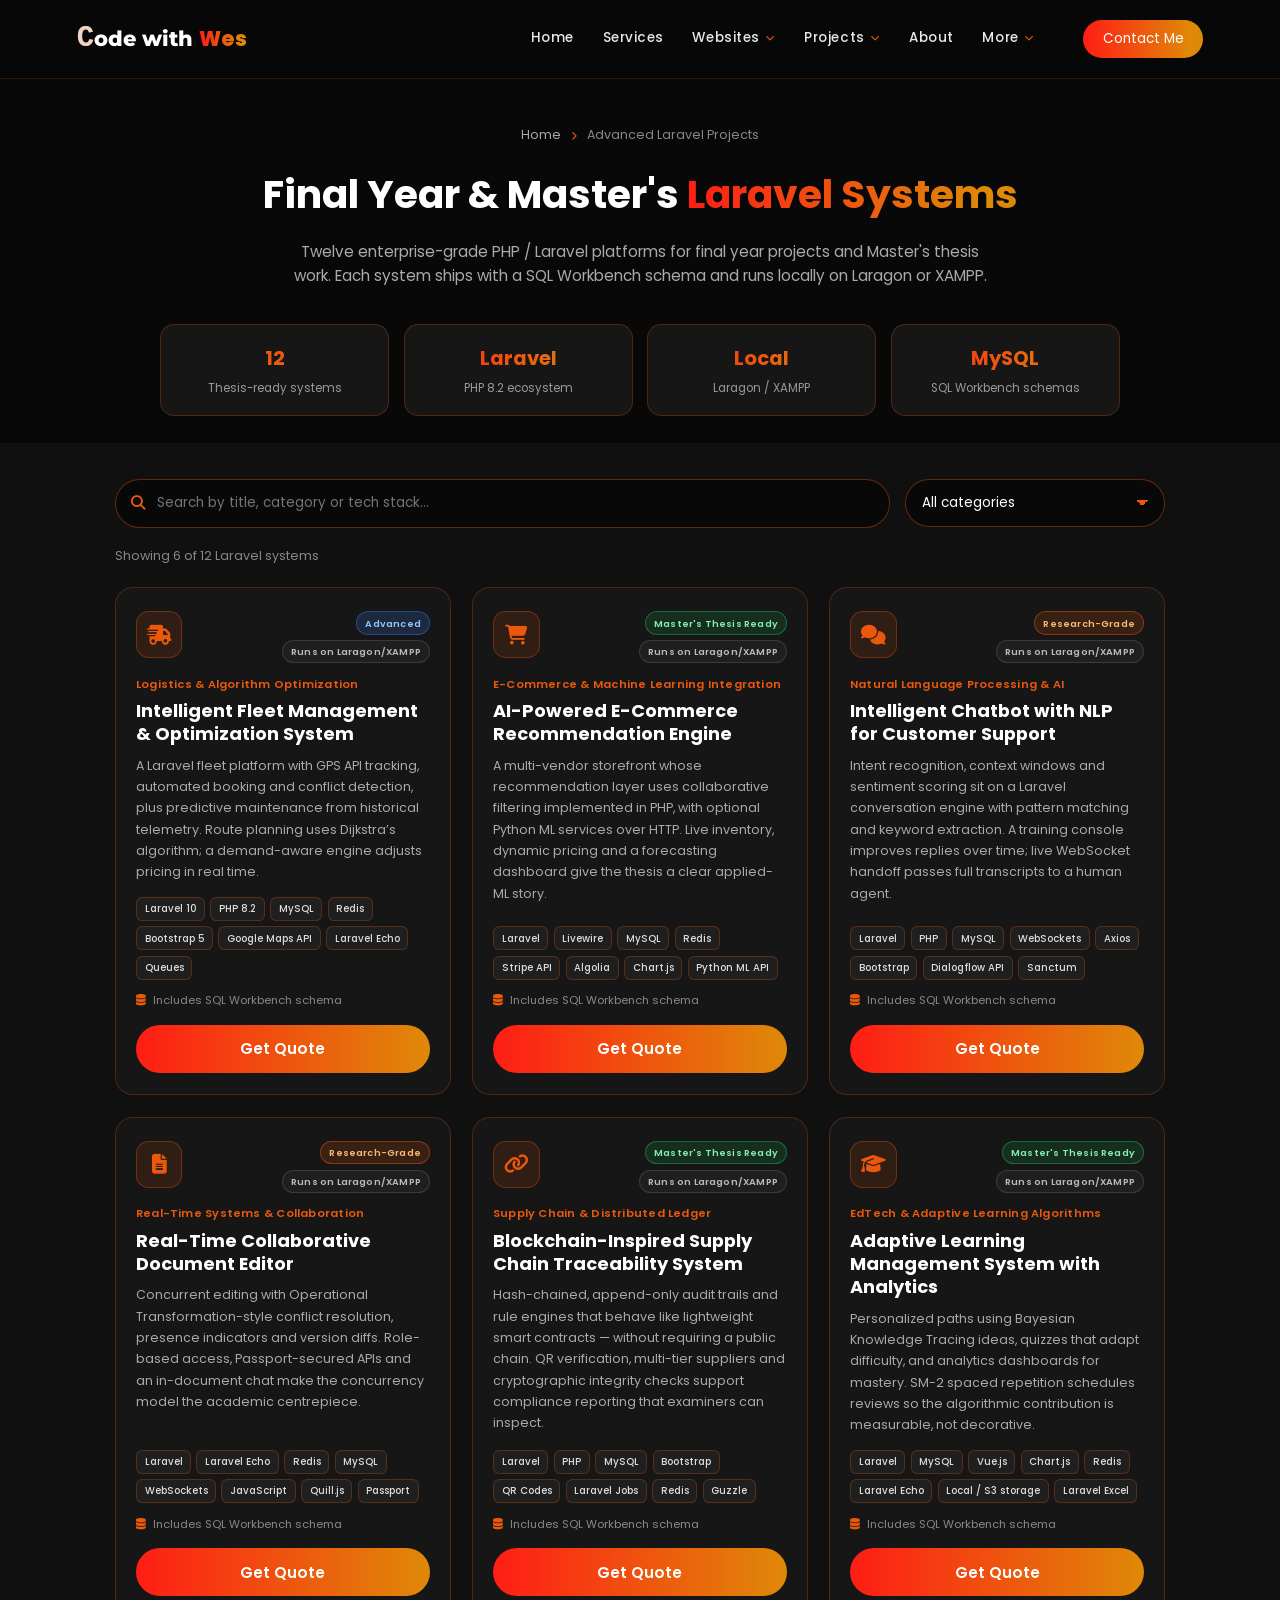
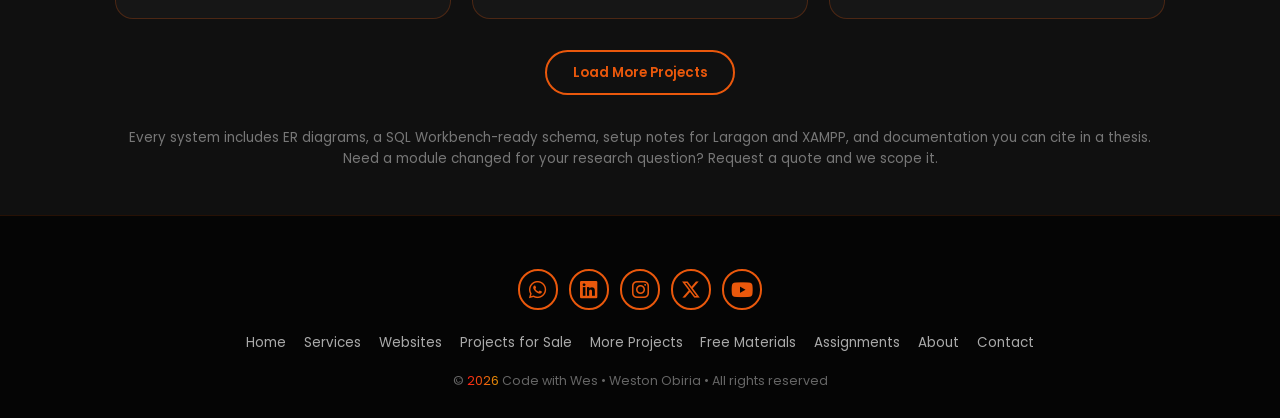
==== commit 5e97bede: "updatesv4" ====
--- a/more-projects.html
+++ b/more-projects.html
@@ -8,7 +8,7 @@
   <!-- ========== SEO ========== -->
   <title>Final Year &amp; Master's Laravel Projects | CodeWithWes by Weston Obiria</title>
   <meta name="description" content="12 advanced Laravel / PHP systems for final year projects and Master's Computer Science theses: fleet optimization, adaptive LMS, telemedicine, fraud detection, ERP forecasting and more. Runs on Laragon or XAMPP with SQL Workbench schemas. CodeWithWes — Weston Obiria, Kenya.">
-  <meta name="keywords" content="final year project Kenya, Master's thesis project, postgraduate PHP system, advanced PHP Laravel systems Kenya, fleet management Laravel, adaptive LMS Laravel, telemedicine Laravel, fraud detection PHP, ERP demand forecasting Laravel, zero-trust security Laravel, CodeWithWes, Weston Obiria, Laragon XAMPP SQL Workbench">
+  <meta name="keywords" content="final year project Laravel Kenya, Master's thesis Laravel project, postgraduate PHP system, advanced PHP Laravel systems Kenya, fleet management Laravel, adaptive LMS Laravel, telemedicine Laravel, fraud detection PHP, ERP demand forecasting Laravel, zero-trust security Laravel, CodeWithWes, Weston Obiria, Laragon XAMPP SQL Workbench">
   <meta name="author" content="Weston Obiria">
   <meta name="robots" content="index, follow, max-image-preview:large">
   <meta name="theme-color" content="#ea580c">
@@ -147,7 +147,7 @@
       <i class="fa-solid fa-chevron-right" aria-hidden="true"></i>
       Advanced Laravel Projects
     </p>
-    <h1 class="heading">Final Year &amp; Master's <span> Systems</span></h1>
+    <h1 class="heading">Final Year &amp; Master's <span>Laravel Systems</span></h1>
     <p class="section-subtitle">
       Twelve enterprise-grade PHP / Laravel platforms for final year projects and Master's thesis work.
       Each system ships with a SQL Workbench schema and runs locally on Laragon or XAMPP.
@@ -679,9 +679,9 @@
         <div class="quote-check">
           <i class="fa-solid fa-check"></i>
         </div>
-        <h3>Request received</h3>
-        <p>Thanks. Your interest in <strong id="success-project"></strong> is logged on this page. Message Weston on WhatsApp if you want to follow up immediately.</p>
-        <a class="btn" href="https://wa.me/254708808854?text=Hello%20Weston%2C%20I%20want%20a%20quote%20for%20an%20advanced%20Laravel%20project" target="_blank" rel="noopener">Continue on WhatsApp</a>
+        <h3>Opening WhatsApp…</h3>
+        <p>Your quote for <strong id="success-project"></strong> is ready with your name, email, budget and timeline. WhatsApp should open with the full message — if it did not, tap the button below.</p>
+        <a class="btn" href="https://wa.me/254708808854" target="_blank" rel="noopener">Send quote on WhatsApp</a>
         <button type="button" class="btn btn-outline" id="quote-done">Close</button>
       </div>
     </div>
--- a/style.css
+++ b/style.css
@@ -1205,26 +1205,49 @@
     position: static;
   }
 
+  .navbar .nav-drop-btn {
+    justify-content: space-between;
+  }
+
   .navbar .nav-drop-btn i {
-    display: none;
-  }
-
+    display: inline-block;
+    font-size: 1.2rem;
+    color: var(--main-color);
+    transition: transform 0.25s ease;
+  }
+
+  .navbar .nav-drop.open .nav-drop-btn {
+    color: var(--main-color);
+    border-left-color: var(--main-color);
+    background: rgba(234, 88, 12, 0.08);
+  }
+
+  .navbar .nav-drop.open .nav-drop-btn i {
+    transform: rotate(180deg);
+  }
+
+  /* Accordion: hidden until user taps Websites / Projects / More */
   .navbar .nav-drop-menu {
     position: static !important;
     left: auto !important;
     top: auto !important;
     transform: none !important;
-    opacity: 1 !important;
-    visibility: visible !important;
-    pointer-events: auto !important;
-    display: block !important;
     min-width: 0 !important;
     width: 100%;
     border: none;
     border-radius: 0;
     box-shadow: none;
     background: #080808;
-    padding: 0 0 0.8rem;
+    padding: 0;
+    display: none !important;
+    opacity: 1 !important;
+    visibility: visible !important;
+    pointer-events: auto !important;
+  }
+
+  .navbar .nav-drop.open .nav-drop-menu {
+    display: block !important;
+    padding: 0 0 0.6rem;
   }
 
   .navbar .nav-drop-menu a {
